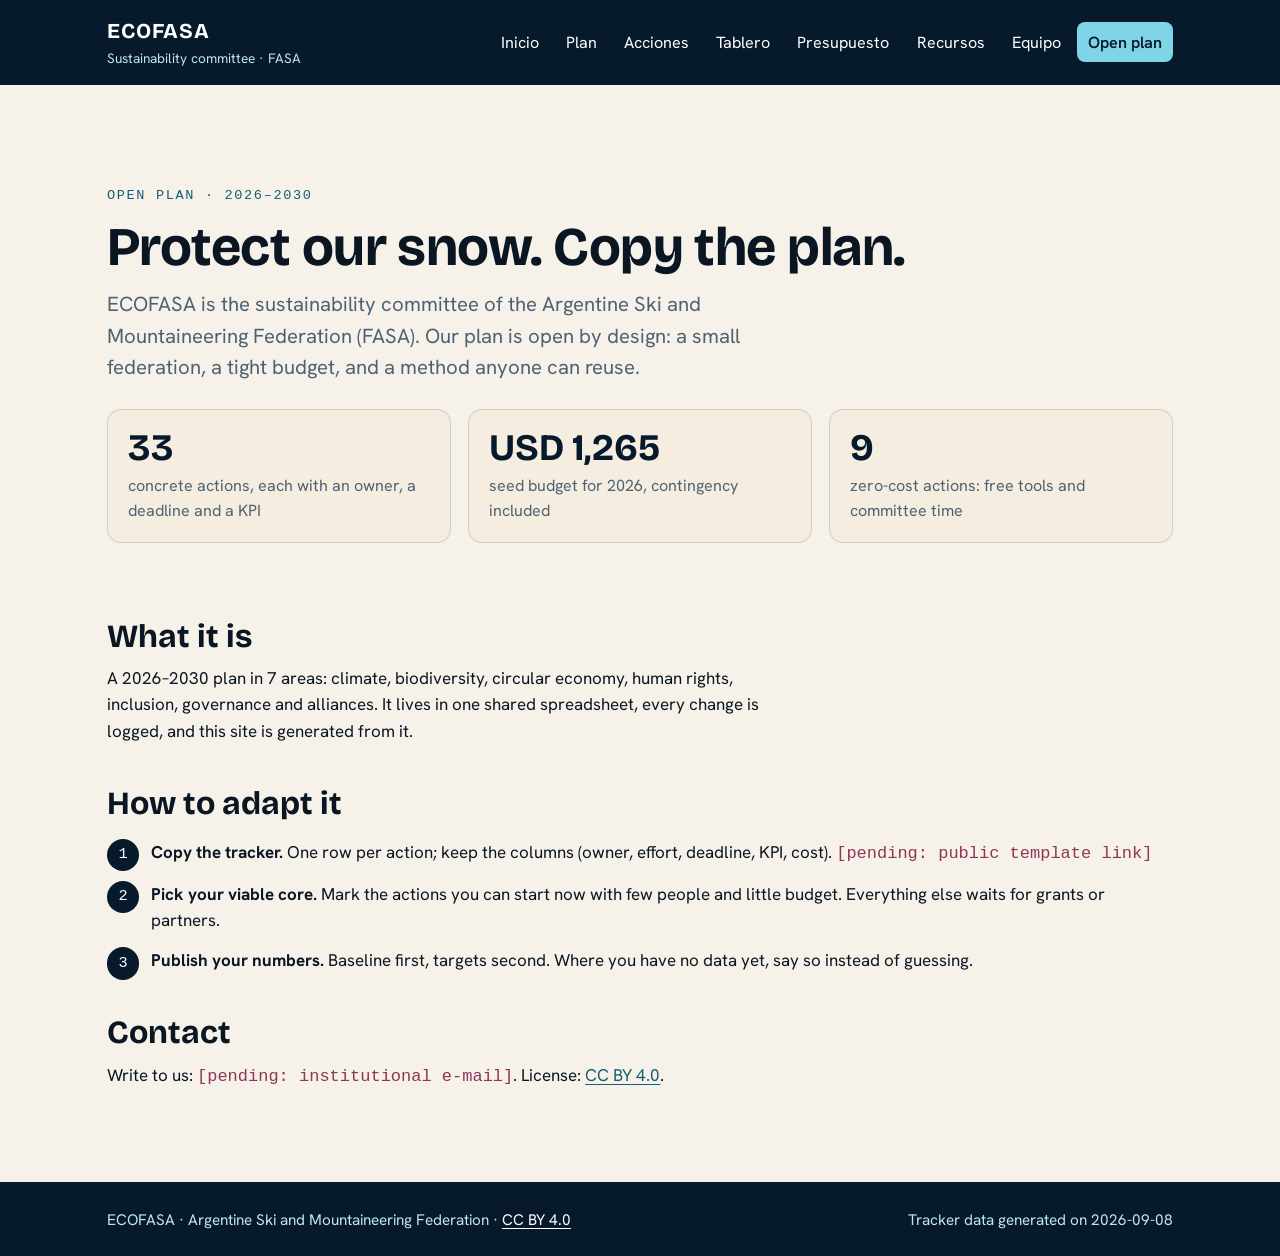
==== open-plan.html @ e4f2abfc "publish: 2026-09-08" ====
<!doctype html>
<html lang="en">
<head>
<meta charset="utf-8">
<meta name="viewport" content="width=device-width, initial-scale=1">
<title>ECOFASA — Open plan</title>
<meta name="description" content="The sustainability plan of the Argentine Ski and Mountaineering Federation is open: copy it, adapt it, tell us.">
<link rel="preconnect" href="https://fonts.googleapis.com">
<link rel="stylesheet" href="https://fonts.googleapis.com/css2?family=Bricolage+Grotesque:wght@500;700&family=Hanken+Grotesk:wght@400;600&display=swap">
<link rel="stylesheet" href="assets/site.css">
</head>
<body data-page="open">
<a class="skip" href="#contenido">Skip to content</a>
<header class="site-header">
  <div class="wrap">
    <a class="brand" href="index.html">ECOFASA <small>Sustainability committee · FASA</small></a>
    <nav class="nav" aria-label="Main">
      <a href="index.html" lang="es">Inicio</a><a href="plan.html" lang="es">Plan</a><a href="acciones.html" lang="es">Acciones</a><a href="tablero.html" lang="es">Tablero</a>
      <a href="presupuesto.html" lang="es">Presupuesto</a><a href="recursos.html" lang="es">Recursos</a><a href="equipo.html" lang="es">Equipo</a><a href="open-plan.html">Open plan</a>
    </nav>
  </div>
</header>

<main id="contenido">
  <div class="wrap">
    <section class="hero">
      <div class="eyebrow">Open plan · <span data-stat="periodo"></span></div>
      <h1>Protect our snow. Copy the plan.</h1>
      <p class="lead">ECOFASA is the sustainability committee of the Argentine Ski and Mountaineering Federation (FASA). Our plan is open by design: a small federation, a tight budget, and a method anyone can reuse.</p>
      <div class="stats" aria-label="Plan figures">
        <div class="stat"><div class="n" data-stat="acciones"></div><div class="l">concrete actions, each with an owner, a deadline and a KPI</div></div>
        <div class="stat"><div class="n" data-stat="partida2026"></div><div class="l">seed budget for <span data-stat="anio0"></span>, contingency included</div></div>
        <div class="stat"><div class="n" data-stat="costo_cero"></div><div class="l">zero-cost actions: free tools and committee time</div></div>
      </div>
    </section>

    <section aria-labelledby="h-what">
      <h2 id="h-what">What it is</h2>
      <p>A <span data-stat="periodo"></span> plan in <span data-stat="areas"></span> areas: climate, biodiversity, circular economy, human rights, inclusion, governance and alliances. It lives in one shared spreadsheet, every change is logged, and this site is generated from it.</p>
    </section>

    <section aria-labelledby="h-how">
      <h2 id="h-how">How to adapt it</h2>
      <ol class="steps">
        <li><strong>Copy the tracker.</strong> One row per action; keep the columns (owner, effort, deadline, KPI, cost). <span class="pending">[pending: public template link]</span></li>
        <li><strong>Pick your viable core.</strong> Mark the actions you can start now with few people and little budget. Everything else waits for grants or partners.</li>
        <li><strong>Publish your numbers.</strong> Baseline first, targets second. Where you have no data yet, say so instead of guessing.</li>
      </ol>
    </section>

    <section aria-labelledby="h-contact">
      <h2 id="h-contact">Contact</h2>
      <p>Write to us: <span class="pending">[pending: institutional e-mail]</span>. License: <a href="https://creativecommons.org/licenses/by/4.0/" rel="license">CC BY 4.0</a>.</p>
    </section>
  </div>
</main>

<footer class="site-footer">
  <div class="wrap">
    <span>ECOFASA · Argentine Ski and Mountaineering Federation · <a href="https://creativecommons.org/licenses/by/4.0/" rel="license">CC BY 4.0</a></span>
    <span>Tracker data generated on <span data-generated></span></span>
  </div>
</footer>
<script src="data/data.js"></script>
<script src="assets/site.js"></script>
</body>
</html>
---- assets/site.css ----
/* ECOFASA — sitio estático. Paleta sobria heredada del plan visual v4 (navy / hielo / menta / rosa / arena). */
:root {
  --paper: #f6f2ea;
  --sand: #f4ede0;
  --sand-2: #e8ddc7;
  --ink: #0a1622;
  --navy: #071a2b;
  --navy-2: #0c2740;
  --muted: #4f6272;
  --line: rgba(7, 26, 43, 0.14);
  --ice: #7fd4e8;
  --ice-soft: #bfe7f1;
  --ice-deep: #155e75;
  --mint: #9fe3c8;
  --mint-deep: #1f6b4f;
  --pink: #f4a8c4;
  --pink-deep: #8f3557;
  --gold: #ffd27a;
  --disp: 'Bricolage Grotesque', 'Segoe UI', Arial, sans-serif;
  --body: 'Hanken Grotesk', 'Segoe UI', Arial, sans-serif;
  --mono: 'Sometype Mono', Consolas, monospace;
  --maxw: 1100px;
  --radius: 14px;
}

* { box-sizing: border-box; }
html { font-size: 17px; scroll-behavior: smooth; }
body {
  margin: 0;
  font-family: var(--body);
  line-height: 1.55;
  color: var(--ink);
  background: var(--paper);
}
img { max-width: 100%; }
a { color: var(--ice-deep); text-underline-offset: 3px; }
a:hover { color: var(--navy); }
:focus-visible { outline: 3px solid var(--ice-deep); outline-offset: 3px; }
.site-header :focus-visible, .site-footer :focus-visible { outline-color: var(--ice); }
.skip { position: absolute; left: -999px; top: 8px; background: var(--navy); color: #fff; padding: .5rem .8rem; border-radius: 8px; z-index: 10; }
.skip:focus { left: 8px; }

/* --- cabecera --- */
.site-header { background: var(--navy); color: #fff; }
.site-header .wrap { display: flex; flex-wrap: wrap; align-items: center; gap: .6rem 1.4rem; padding: .9rem 1rem; }
.brand { font-family: var(--disp); font-weight: 700; font-size: 1.25rem; letter-spacing: .04em; color: #fff; text-decoration: none; }
.brand small { display: block; font-family: var(--body); font-weight: 400; font-size: .8rem; color: var(--ice-soft); letter-spacing: 0; }
.nav { display: flex; flex-wrap: wrap; gap: .1rem .3rem; margin-left: auto; }
.nav a { color: #fff; text-decoration: none; padding: .45rem .65rem; border-radius: 8px; font-size: .95rem; }
.nav a:hover, .nav a:focus-visible { background: var(--navy-2); }
.nav a[aria-current="page"] { background: var(--ice); color: var(--navy); font-weight: 600; }

.wrap { max-width: var(--maxw); margin: 0 auto; padding: 0 1rem; }
main { padding: 2rem 0 3rem; }
section { margin: 2.4rem 0; }
h1, h2, h3 { font-family: var(--disp); line-height: 1.15; margin: 0 0 .6rem; }
h1 { font-size: clamp(2rem, 5vw, 3.2rem); letter-spacing: -.01em; }
h2 { font-size: clamp(1.4rem, 3vw, 1.9rem); margin-top: 0; }
h3 { font-size: 1.15rem; }
p { margin: 0 0 .9rem; max-width: 68ch; }
.lead { font-size: 1.2rem; color: var(--muted); max-width: 60ch; }
.eyebrow { font-family: var(--mono); font-size: .8rem; letter-spacing: .12em; text-transform: uppercase; color: var(--ice-deep); margin-bottom: .6rem; }
.muted { color: var(--muted); }
.small { font-size: .9rem; }

/* --- héroe y números --- */
.hero { padding: 1.5rem 0 .5rem; }
.actions { display: flex; flex-wrap: wrap; gap: .7rem; margin: 1.2rem 0; }
.btn { display: inline-block; padding: .65rem 1.1rem; border-radius: 10px; text-decoration: none; font-weight: 600; border: 2px solid var(--navy); }
.btn.primary { background: var(--navy); color: #fff; }
.btn.primary:hover { background: var(--navy-2); color: #fff; }
.btn.ghost { color: var(--navy); background: transparent; }
.btn.ghost:hover { background: var(--sand); }
.stats { display: grid; grid-template-columns: repeat(auto-fit, minmax(200px, 1fr)); gap: 1rem; margin: 1.5rem 0; }
.stat { background: var(--sand); border: 1px solid var(--line); border-radius: var(--radius); padding: 1.1rem 1.2rem; }
.stat .n { font-family: var(--disp); font-size: 2.2rem; font-weight: 700; line-height: 1; color: var(--navy); }
.stat .l { margin-top: .4rem; color: var(--muted); font-size: .95rem; }

/* --- tarjetas y grillas --- */
.grid { display: grid; grid-template-columns: repeat(auto-fill, minmax(260px, 1fr)); gap: 1rem; }
.card { background: #fff; border: 1px solid var(--line); border-radius: var(--radius); padding: 1rem 1.1rem; display: flex; flex-direction: column; gap: .45rem; }
.card h3 { margin: 0; }
.card .id { font-family: var(--mono); color: var(--ice-deep); font-size: .85rem; }
.card .meta { color: var(--muted); font-size: .9rem; }
.card .big { font-family: var(--disp); font-size: 1.7rem; font-weight: 700; color: var(--navy); line-height: 1.1; }
.card .src { font-size: .82rem; color: var(--muted); border-top: 1px dashed var(--line); padding-top: .4rem; margin-top: auto; }
.badges { display: flex; flex-wrap: wrap; gap: .35rem; }
.badge { display: inline-block; font-size: .78rem; padding: .15rem .55rem; border-radius: 999px; border: 1px solid var(--line); background: var(--sand); color: var(--ink); white-space: nowrap; }
.badge.estado { background: var(--ice-soft); border-color: transparent; }
.badge.nucleo { background: var(--gold); border-color: transparent; font-weight: 600; }
.badge.plazo { font-family: var(--mono); }

/* --- áreas --- */
.area { border-left: 5px solid var(--ice); padding-left: 1rem; margin: 1.6rem 0; }
.area h2 .num { font-family: var(--mono); color: var(--ice-deep); font-size: .9em; margin-right: .5rem; }
.area .tag { color: var(--muted); margin-bottom: .6rem; }
.area ul { list-style: none; padding: 0; margin: 0; display: grid; gap: .35rem; }
.area li { display: flex; flex-wrap: wrap; gap: .4rem .7rem; align-items: baseline; padding: .35rem 0; border-bottom: 1px dotted var(--line); }
.area li .id { font-family: var(--mono); color: var(--ice-deep); min-width: 3.2ch; }
.area li .star { color: var(--pink-deep); font-weight: 700; }

/* --- tablas --- */
.table-wrap { overflow-x: auto; border: 1px solid var(--line); border-radius: var(--radius); background: #fff; }
table { border-collapse: collapse; width: 100%; font-size: .93rem; }
caption { text-align: left; font-family: var(--disp); font-weight: 600; padding: .8rem 1rem .3rem; }
th, td { text-align: left; padding: .55rem .8rem; border-top: 1px solid var(--line); vertical-align: top; }
th { background: var(--sand); font-weight: 600; }
thead th { white-space: nowrap; }
tbody th { white-space: normal; min-width: 12ch; }
td.num, th.num { text-align: right; font-family: var(--mono); white-space: nowrap; }
tr.total td { font-weight: 700; background: var(--sand); }

/* --- filtros --- */
.filters { display: grid; grid-template-columns: repeat(auto-fit, minmax(180px, 1fr)); gap: .7rem; background: var(--sand); border: 1px solid var(--line); border-radius: var(--radius); padding: 1rem; margin-bottom: 1rem; }
.filters label { display: flex; flex-direction: column; gap: .25rem; font-size: .9rem; font-weight: 600; }
.filters select, .filters input { font: inherit; padding: .5rem .6rem; border: 1px solid var(--line); border-radius: 8px; background: #fff; color: var(--ink); min-height: 2.6rem; }
.count { font-family: var(--mono); color: var(--muted); margin: .4rem 0 1rem; }

/* --- gráficos --- */
.charts { display: grid; grid-template-columns: repeat(auto-fit, minmax(280px, 1fr)); gap: 1rem; }
.chart { background: #fff; border: 1px solid var(--line); border-radius: var(--radius); padding: 1rem; }
.chart canvas { max-height: 280px; }
.chart ul { font-size: .88rem; color: var(--muted); margin: .6rem 0 0; padding-left: 1.1rem; }

/* --- varios --- */
.photo { border: 2px dashed var(--line); border-radius: var(--radius); background: var(--sand); color: var(--muted); padding: 2rem 1rem; text-align: center; font-family: var(--mono); font-size: .85rem; }
.notice { background: var(--pink); color: var(--navy); border-radius: 10px; padding: .7rem 1rem; margin-bottom: 1.2rem; font-weight: 600; }
.pending { font-family: var(--mono); color: var(--pink-deep); }
.steps { counter-reset: s; list-style: none; padding: 0; display: grid; gap: .8rem; }
.steps li { position: relative; padding-left: 2.6rem; }
.steps li::before { counter-increment: s; content: counter(s); position: absolute; left: 0; top: 0; width: 1.9rem; height: 1.9rem; border-radius: 50%; background: var(--navy); color: #fff; font-family: var(--mono); display: grid; place-items: center; font-size: .9rem; }
details { border: 1px solid var(--line); border-radius: var(--radius); background: #fff; padding: .6rem 1rem; }
summary { cursor: pointer; font-weight: 600; font-family: var(--disp); }
.site-footer { background: var(--navy); color: var(--ice-soft); padding: 1.6rem 0; font-size: .9rem; }
.site-footer a { color: #fff; }
.site-footer .wrap { display: flex; flex-wrap: wrap; gap: .5rem 1.5rem; justify-content: space-between; }

@media (max-width: 640px) {
  html { font-size: 16px; }
  .site-header .wrap { padding: .8rem 1rem; }
  .nav { margin-left: 0; }
  th, td { padding: .45rem .6rem; }
}
@media (prefers-reduced-motion: reduce) { html { scroll-behavior: auto; } }
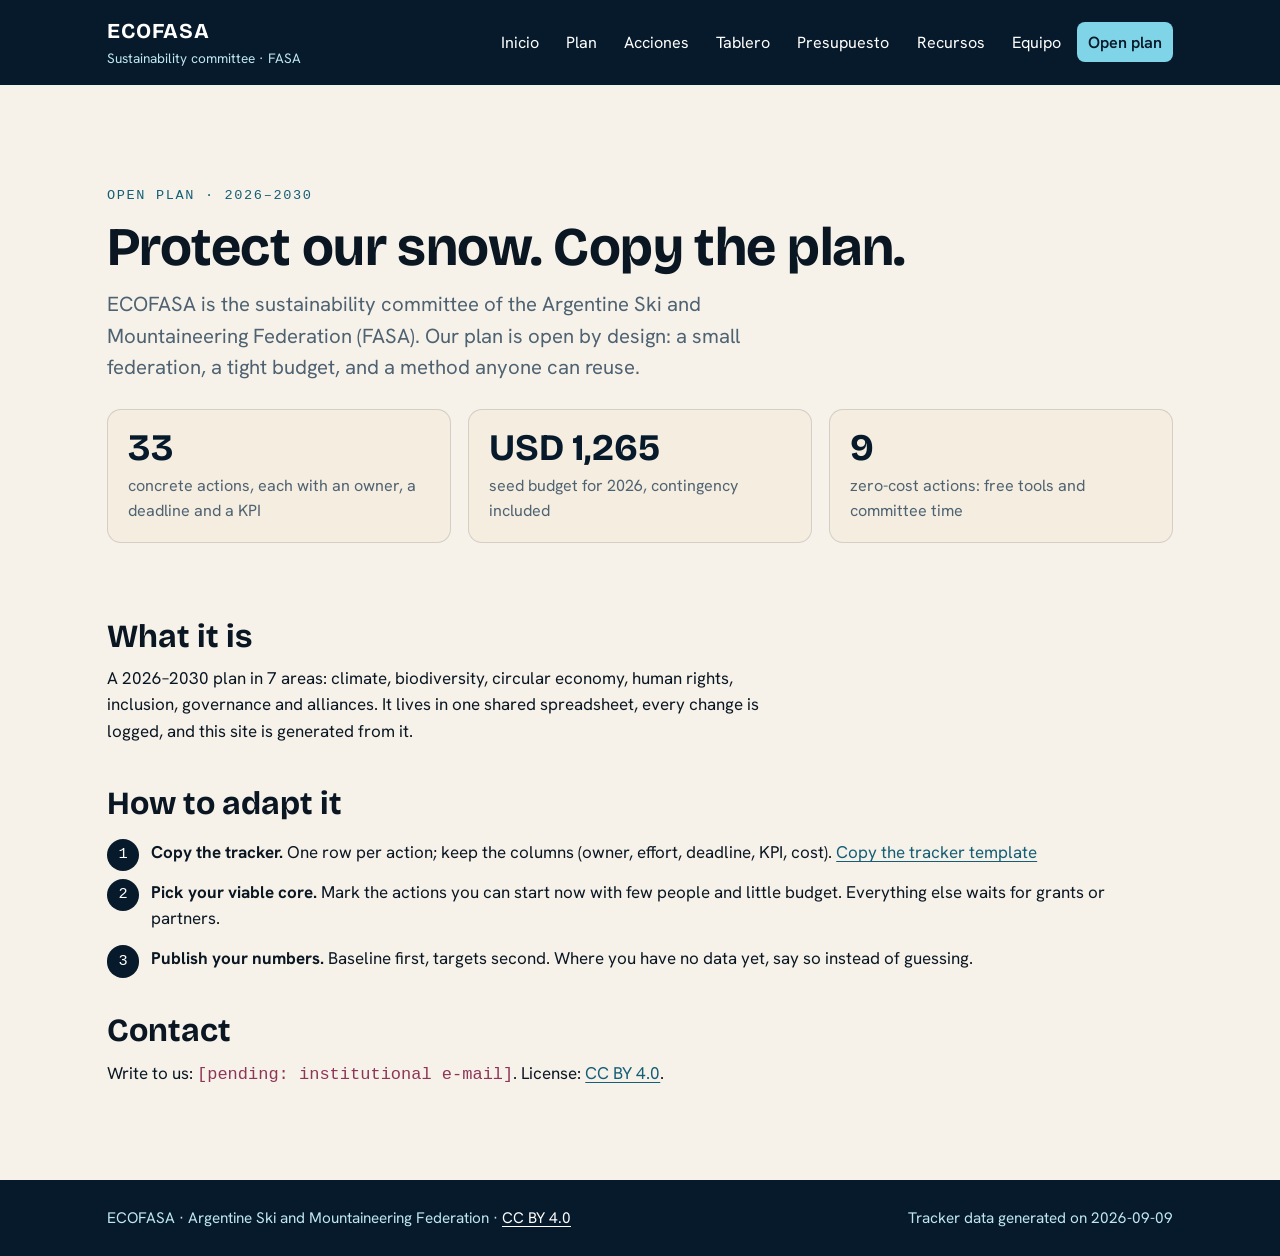
==== commit 7de4141d: "publish: 2026-09-09" ====
--- a/open-plan.html
+++ b/open-plan.html
@@ -42,7 +42,7 @@
     <section aria-labelledby="h-how">
       <h2 id="h-how">How to adapt it</h2>
       <ol class="steps">
-        <li><strong>Copy the tracker.</strong> One row per action; keep the columns (owner, effort, deadline, KPI, cost). <span class="pending">[pending: public template link]</span></li>
+        <li><strong>Copy the tracker.</strong> One row per action; keep the columns (owner, effort, deadline, KPI, cost). <span class="pending" data-link="template" data-link-text="Copy the tracker template">[pending: public template link]</span></li>
         <li><strong>Pick your viable core.</strong> Mark the actions you can start now with few people and little budget. Everything else waits for grants or partners.</li>
         <li><strong>Publish your numbers.</strong> Baseline first, targets second. Where you have no data yet, say so instead of guessing.</li>
       </ol>
